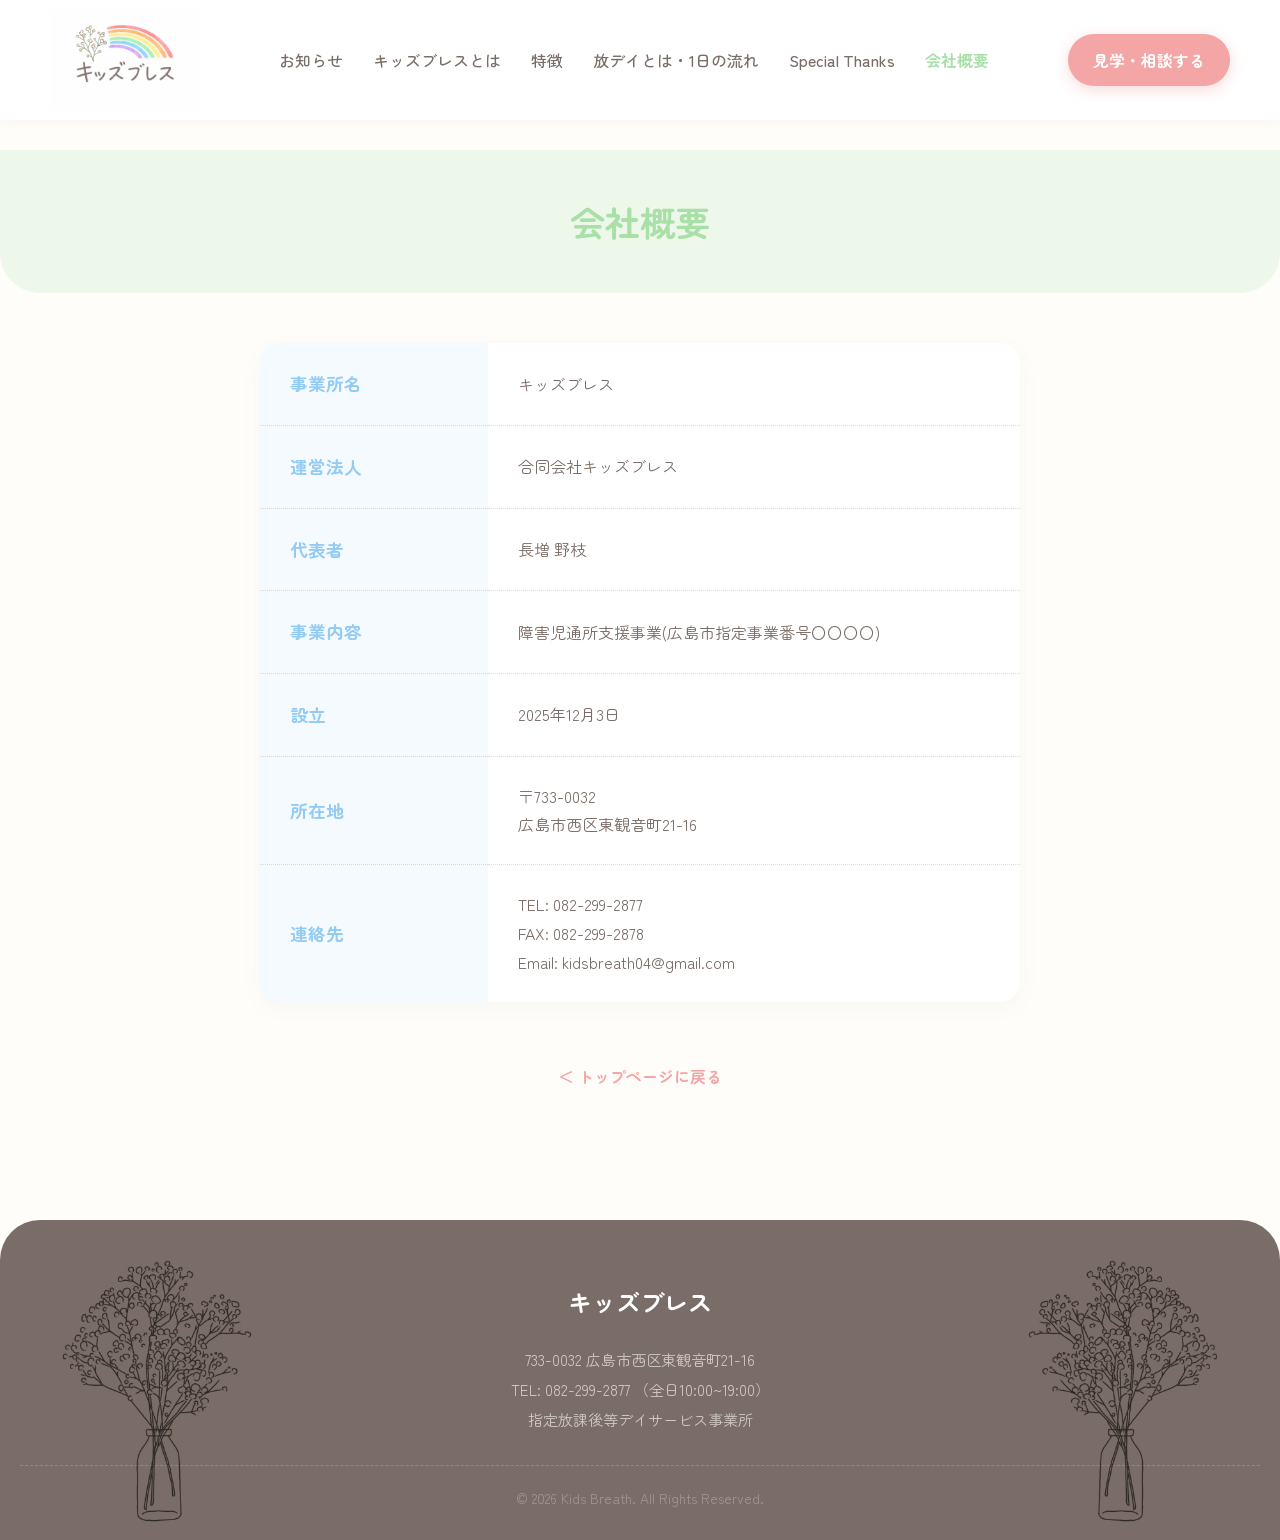
==== pages/company.html @ 322f9127 "Fix directory structure to match local repo" ====
<!DOCTYPE html>
<html lang="ja">

<head>
    <meta charset="UTF-8">
    <meta name="viewport" content="width=device-width, initial-scale=1.0">
    <title>会社概要 | キッズブレス</title>
    <link rel="preconnect" href="https://fonts.googleapis.com">
    <link rel="preconnect" href="https://fonts.gstatic.com" crossorigin>
    <link href="https://fonts.googleapis.com/css2?family=Zen+Maru+Gothic:wght@400;500;700&display=swap"
        rel="stylesheet">
    <link rel="stylesheet" href="../assets/css/style.css">
    <style>
        body {
            padding-top: 150px;
        }

        .page-header {
            text-align: center;
            padding: 40px 20px;
            background: rgba(168, 224, 168, 0.2);
            margin-bottom: 50px;
            border-radius: 0 0 40px 40px;
        }

        .page-title {
            font-size: 2.2rem;
            color: var(--rainbow-green);
        }

        .content-wrap {
            max-width: 800px;
            margin: 0 auto;
            padding: 0 20px 80px;
        }

        .company-table {
            width: 100%;
            border-collapse: collapse;
            background: #fff;
            border-radius: 20px;
            overflow: hidden;
            box-shadow: 0 5px 20px rgba(122, 108, 102, 0.05);
        }

        .company-table th,
        .company-table td {
            padding: 25px 30px;
            border-bottom: 1px dotted rgba(154, 143, 138, 0.3);
            text-align: left;
        }

        .company-table tr:last-child th,
        .company-table tr:last-child td {
            border-bottom: none;
        }

        .company-table th {
            background: rgba(146, 203, 245, 0.1);
            width: 30%;
            color: var(--secondary);
            font-weight: 700;
            font-size: 1.1rem;
        }

        .company-table td {
            width: 70%;
            line-height: 1.8;
        }

        @media (max-width: 768px) {

            .company-table th,
            .company-table td {
                display: block;
                width: 100%;
                padding: 15px 20px;
            }

            .company-table th {
                padding-bottom: 5px;
                border-bottom: none;
                background: transparent;
            }
        }
    </style>
</head>

<body>
    <header>
        <a href="../index.html" class="logo-container">
            <img src="../assets/images/logo.jpg" alt="キッズブレス" class="logo-image" style="height: 100px;">
        </a>
        <nav id="nav-menu">
            <ul>
                <li><a href="../index.html#news" class="nav-link">お知らせ</a></li>
                <li><a href="../index.html#about" class="nav-link">キッズブレスとは</a></li>
                <li><a href="../index.html#features" class="nav-link">特徴</a></li>
                <li><a href="houday.html" class="nav-link">放デイとは・1日の流れ</a></li>
                <li><a href="thanks.html" class="nav-link">Special Thanks</a></li>
                <li><a href="company.html" class="nav-link"
                        style="color: var(--rainbow-green); font-weight: 700;">会社概要</a></li>
            </ul>
        </nav>
        <a href="https://forms.gle/ztLe97ZX6tTnh1mP7" target="_blank" class="cta-btn cta-btn-header">見学・相談する</a>
        <button class="hamburger" id="hamburger-menu" style="display: none;">
            <span></span>
            <span></span>
            <span></span>
        </button>
    </header>

    <div class="page-header">
        <h1 class="page-title">会社概要</h1>
    </div>

    <div class="content-wrap">
        <table class="company-table">
            <tr>
                <th>事業所名</th>
                <td>キッズブレス</td>
            </tr>
            <tr>
                <th>運営法人</th>
                <td>合同会社キッズブレス</td>
            </tr>
            <tr>
                <th>代表者</th>
                <td>長増 野枝</td>
            </tr>
            <tr>
                <th>事業内容</th>
                <td>障害児通所支援事業(広島市指定事業番号〇〇〇〇)</td>
            </tr>
            <tr>
                <th>設立</th>
                <td>2025年12月3日</td>
            </tr>
            <tr>
                <th>所在地</th>
                <td>〒733-0032<br>広島市西区東観音町21-16</td>
            </tr>
            <tr>
                <th>連絡先</th>
                <td>TEL: 082-299-2877<br>FAX: 082-299-2878<br>Email: kidsbreath04@gmail.com</td>
            </tr>
        </table>

        <div style="text-align: center; margin-top: 60px;">
            <a href="../index.html" style="color: var(--primary); text-decoration: none; font-weight: 700;">＜
                トップページに戻る</a>
        </div>
    </div>

    <footer>
        <img src="../assets/images/gypsophila_bouquet.jpg" alt="カスミソウ"
            style="position: absolute; bottom: 0; left: 0; height: 100%; width: auto; opacity: 0.7; pointer-events: none; object-fit: contain; object-position: bottom left;"
            onerror="this.src='https://placehold.co/400x600/7a6c66/ffffff?text=%E2%9C%BF'">
        <img src="../assets/images/gypsophila_bouquet.jpg" alt="カスミソウ"
            style="position: absolute; bottom: 0; right: 0; height: 100%; width: auto; opacity: 0.7; pointer-events: none; object-fit: contain; object-position: bottom right; transform: scaleX(-1);"
            onerror="this.src='https://placehold.co/400x600/7a6c66/ffffff?text=%E2%9C%BF'">

        <div style="max-width: 800px; margin: 0 auto; position: relative; z-index: 1;">
            <div class="footer-logo">キッズブレス</div>
            <div class="footer-info">
                733-0032 広島市西区東観音町21-16<br>
                TEL: 082-299-2877 （全日10:00~19:00）<br>
                指定放課後等デイサービス事業所
            </div>
        </div>
        <div class="footer-bottom">
            &copy; 2026 Kids Breath. All Rights Reserved.
        </div>
    </footer>

    <script>
        const hamburger = document.getElementById('hamburger-menu');
        const navMenu = document.getElementById('nav-menu');
        const navLinks = document.querySelectorAll('.nav-link');

        function checkWidth() {
            if (window.innerWidth <= 768) {
                hamburger.style.display = 'flex';
            } else {
                hamburger.style.display = 'none';
                hamburger.classList.remove('active');
                if (navMenu) navMenu.classList.remove('active');
            }
        }
        window.addEventListener('resize', checkWidth);
        checkWidth();

        hamburger.addEventListener('click', () => {
            hamburger.classList.toggle('active');
            if (navMenu) navMenu.classList.toggle('active');
        });

        navLinks.forEach(link => {
            link.addEventListener('click', () => {
                hamburger.classList.remove('active');
                if (navMenu) navMenu.classList.remove('active');
            });
        });
    </script>
</body>

</html>
---- assets/css/style.css ----
:root {
    /* パステル虹色とアースカラーのパレット（ロゴに準拠） */
    --primary: #f4a6a6;
    --secondary: #92cbf5;
    --accent: #f8eb96;
    --rainbow-orange: #f5c796;
    --rainbow-green: #a8e0a8;
    --rainbow-purple: #c5a3f5;
    --sage-green: #8b9a73;
    --text-main: #7a6c66;
    --text-light: #9a8f8a;
    --background: #fffdfa;
    --white: #ffffff;
}

* {
    margin: 0;
    padding: 0;
    box-sizing: border-box;
}

body {
    font-family: 'Zen Maru Gothic', sans-serif;
    background-color: var(--background);
    color: var(--text-main);
    line-height: 1.8;
    overflow-x: hidden;
}

/* アニメーション */
@keyframes fadeInDown {
    from { opacity: 0; transform: translateY(-20px); }
    to { opacity: 1; transform: translateY(0); }
}

@keyframes fadeInUp {
    from { opacity: 0; transform: translateY(20px); }
    to { opacity: 1; transform: translateY(0); }
}

@keyframes float {
    0% { transform: translateY(0px) rotate(0deg); }
    50% { transform: translateY(-10px) rotate(2deg); }
    100% { transform: translateY(0px) rotate(0deg); }
}

/* ヘッダー */
header {
    position: fixed;
    top: 0;
    left: 0;
    width: 100%;
    padding: 10px 50px;
    display: flex;
    justify-content: space-between;
    align-items: center;
    background: rgba(255, 255, 255, 0.95);
    backdrop-filter: blur(5px);
    z-index: 1000;
    box-shadow: 0 2px 10px rgba(122, 108, 102, 0.05);
}

.logo-container {
    display: flex;
    align-items: center;
    text-decoration: none;
}

.logo-image {
    height: 50px;
    width: auto;
}

nav ul {
    display: flex;
    list-style: none;
    gap: 30px;
}

nav a {
    text-decoration: none;
    color: var(--text-main);
    font-weight: 500;
    transition: color 0.3s ease;
}

nav a:hover {
    color: var(--primary);
}

.cta-btn {
    background: var(--primary);
    color: var(--white);
    padding: 12px 25px;
    border-radius: 30px;
    text-decoration: none;
    font-weight: 700;
    box-shadow: 0 4px 15px rgba(244, 166, 166, 0.4);
    transition: all 0.3s ease;
    display: inline-block;
    border: none;
    cursor: pointer;
}

.cta-btn:hover {
    transform: translateY(-2px);
    box-shadow: 0 6px 20px rgba(244, 166, 166, 0.6);
    background: #f19191;
}

/* 共通セクション設定 */
.section {
    padding: 100px 50px;
    max-width: 1100px;
    margin: 0 auto;
}

.section-title {
    text-align: center;
    font-size: 2.2rem;
    margin-bottom: 60px;
    color: var(--text-main);
    position: relative;
}

.section-title::after {
    content: '✿';
    display: block;
    color: var(--primary);
    font-size: 1.5rem;
    margin-top: 5px;
}

/* フッター */
footer {
    background: var(--text-main);
    color: #efefef;
    text-align: center;
    padding: 60px 20px 30px;
    border-top-left-radius: 40px;
    border-top-right-radius: 40px;
    margin-top: 50px;
    position: relative;
    overflow: hidden;
}

.footer-logo {
    font-size: 24px;
    font-weight: 700;
    margin-bottom: 20px;
    color: var(--white);
}

.footer-info {
    color: #d0c9c5;
    margin-bottom: 30px;
    line-height: 2;
    font-size: 0.95rem;
}

.footer-bottom {
    border-top: 1px dashed rgba(255, 255, 255, 0.2);
    padding-top: 20px;
    font-size: 0.85rem;
    color: #a09793;
}

/* レスポンシブ (ハンバーガーメニュー含む) */
@media (max-width: 768px) {
    header { padding: 15px 20px; }
    .hamburger {
        display: flex;
        flex-direction: column;
        justify-content: space-around;
        width: 30px;
        height: 24px;
        background: transparent;
        border: none;
        cursor: pointer;
        z-index: 1001;
    }
    .hamburger span {
        width: 30px;
        height: 3px;
        background: var(--text-main);
        border-radius: 10px;
        transition: all 0.3s linear;
        position: relative;
        transform-origin: 1px;
    }
    .hamburger.active span:first-child { transform: rotate(45deg); }
    .hamburger.active span:nth-child(2) { opacity: 0; }
    .hamburger.active span:nth-child(3) { transform: rotate(-45deg); }

    nav {
        position: fixed;
        top: 0;
        right: -100%;
        width: 70%;
        height: 100vh;
        background: rgba(255, 255, 255, 0.98);
        backdrop-filter: blur(10px);
        display: flex;
        flex-direction: column;
        justify-content: center;
        align-items: center;
        transition: right 0.4s ease;
        box-shadow: -5px 0 20px rgba(0, 0, 0, 0.05);
        z-index: 1000;
    }
    nav.active { right: 0; }
    nav ul { flex-direction: column; align-items: center; gap: 25px; }
    .cta-btn-header { display: none; }
}
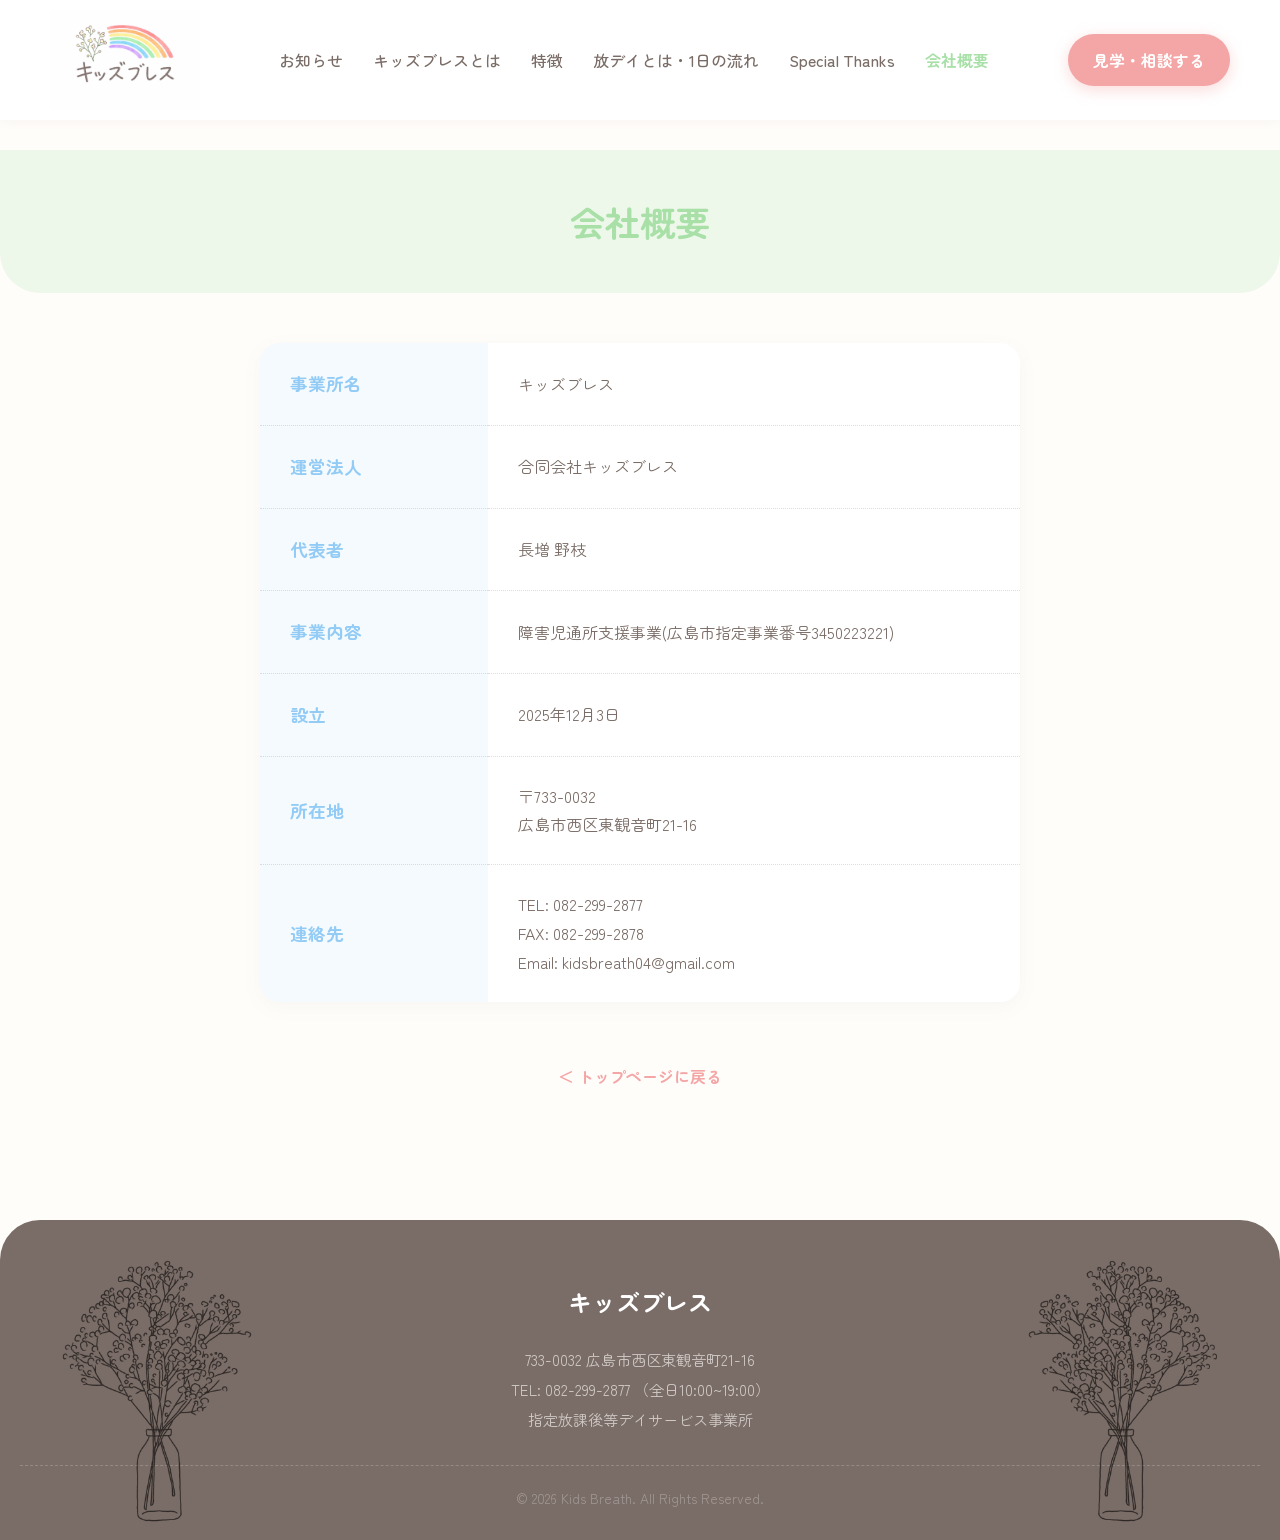
==== commit ab0249ab: "指定事業番号追加" ====
--- a/pages/company.html
+++ b/pages/company.html
@@ -130,7 +130,7 @@
             </tr>
             <tr>
                 <th>事業内容</th>
-                <td>障害児通所支援事業(広島市指定事業番号〇〇〇〇)</td>
+                <td>障害児通所支援事業(広島市指定事業番号3450223221)</td>
             </tr>
             <tr>
                 <th>設立</th>
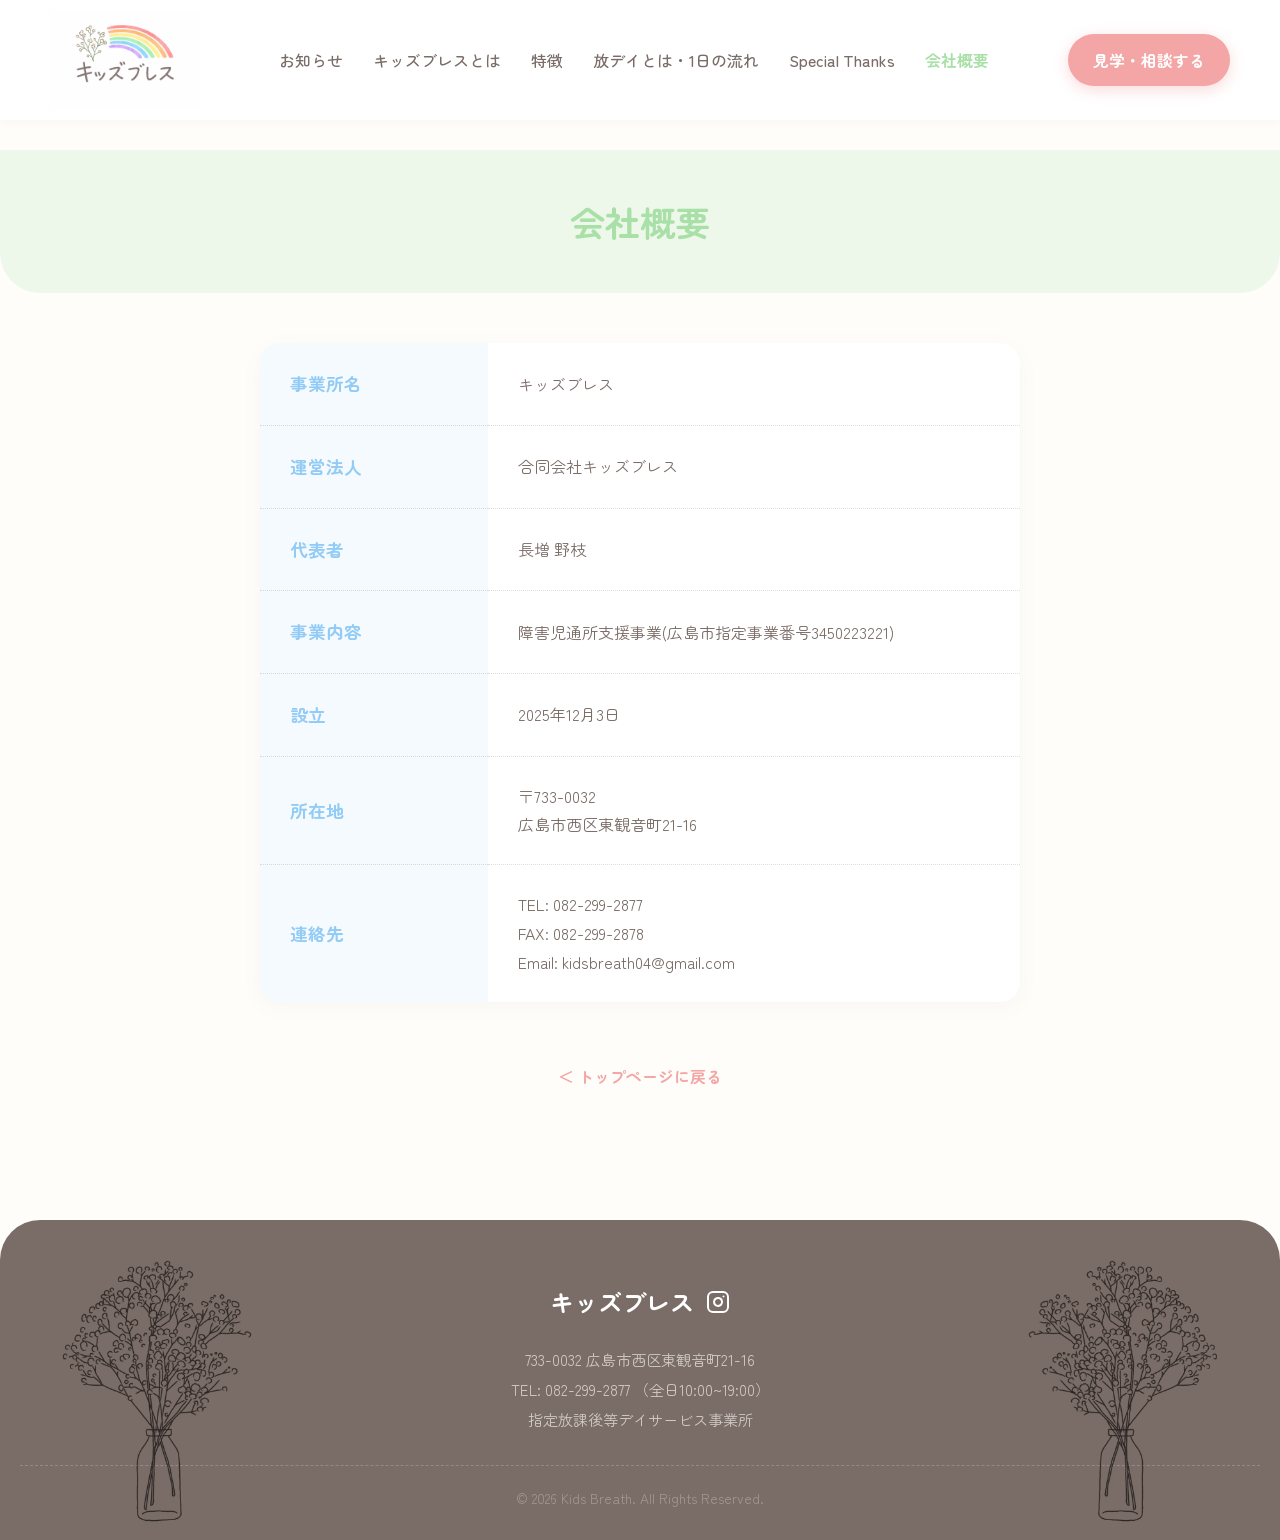
==== commit d8eb44d3: "Instagram追加" ====
--- a/pages/company.html
+++ b/pages/company.html
@@ -161,7 +161,12 @@
             onerror="this.src='https://placehold.co/400x600/7a6c66/ffffff?text=%E2%9C%BF'">
 
         <div style="max-width: 800px; margin: 0 auto; position: relative; z-index: 1;">
-            <div class="footer-logo">キッズブレス</div>
+            <div class="footer-logo" style="display: flex; align-items: center; justify-content: center; gap: 12px;">
+                <span>キッズブレス</span>
+                <a href="https://www.instagram.com/kids.breath/" target="_blank" rel="noopener noreferrer" class="instagram-link" aria-label="Instagram">
+                    <svg xmlns="http://www.w3.org/2000/svg" width="24" height="24" viewBox="0 0 24 24" fill="none" stroke="currentColor" stroke-width="2" stroke-linecap="round" stroke-linejoin="round" class="instagram-icon"><rect x="2" y="2" width="20" height="20" rx="5" ry="5"></rect><path d="M16 11.37A4 4 0 1 1 12.63 8 4 4 0 0 1 16 11.37z"></path><line x1="17.5" y1="6.5" x2="17.51" y2="6.5"></line></svg>
+                </a>
+            </div>
             <div class="footer-info">
                 733-0032 広島市西区東観音町21-16<br>
                 TEL: 082-299-2877 （全日10:00~19:00）<br>
--- a/assets/css/style.css
+++ b/assets/css/style.css
@@ -149,6 +149,25 @@
     font-weight: 700;
     margin-bottom: 20px;
     color: var(--white);
+}
+
+.instagram-link {
+    color: var(--white);
+    display: inline-flex;
+    align-items: center;
+    justify-content: center;
+    transition: color 0.3s ease, transform 0.3s ease;
+}
+
+.instagram-link:hover {
+    color: var(--primary);
+    transform: scale(1.15);
+}
+
+.instagram-icon {
+    width: 24px;
+    height: 24px;
+    vertical-align: middle;
 }
 
 .footer-info {
